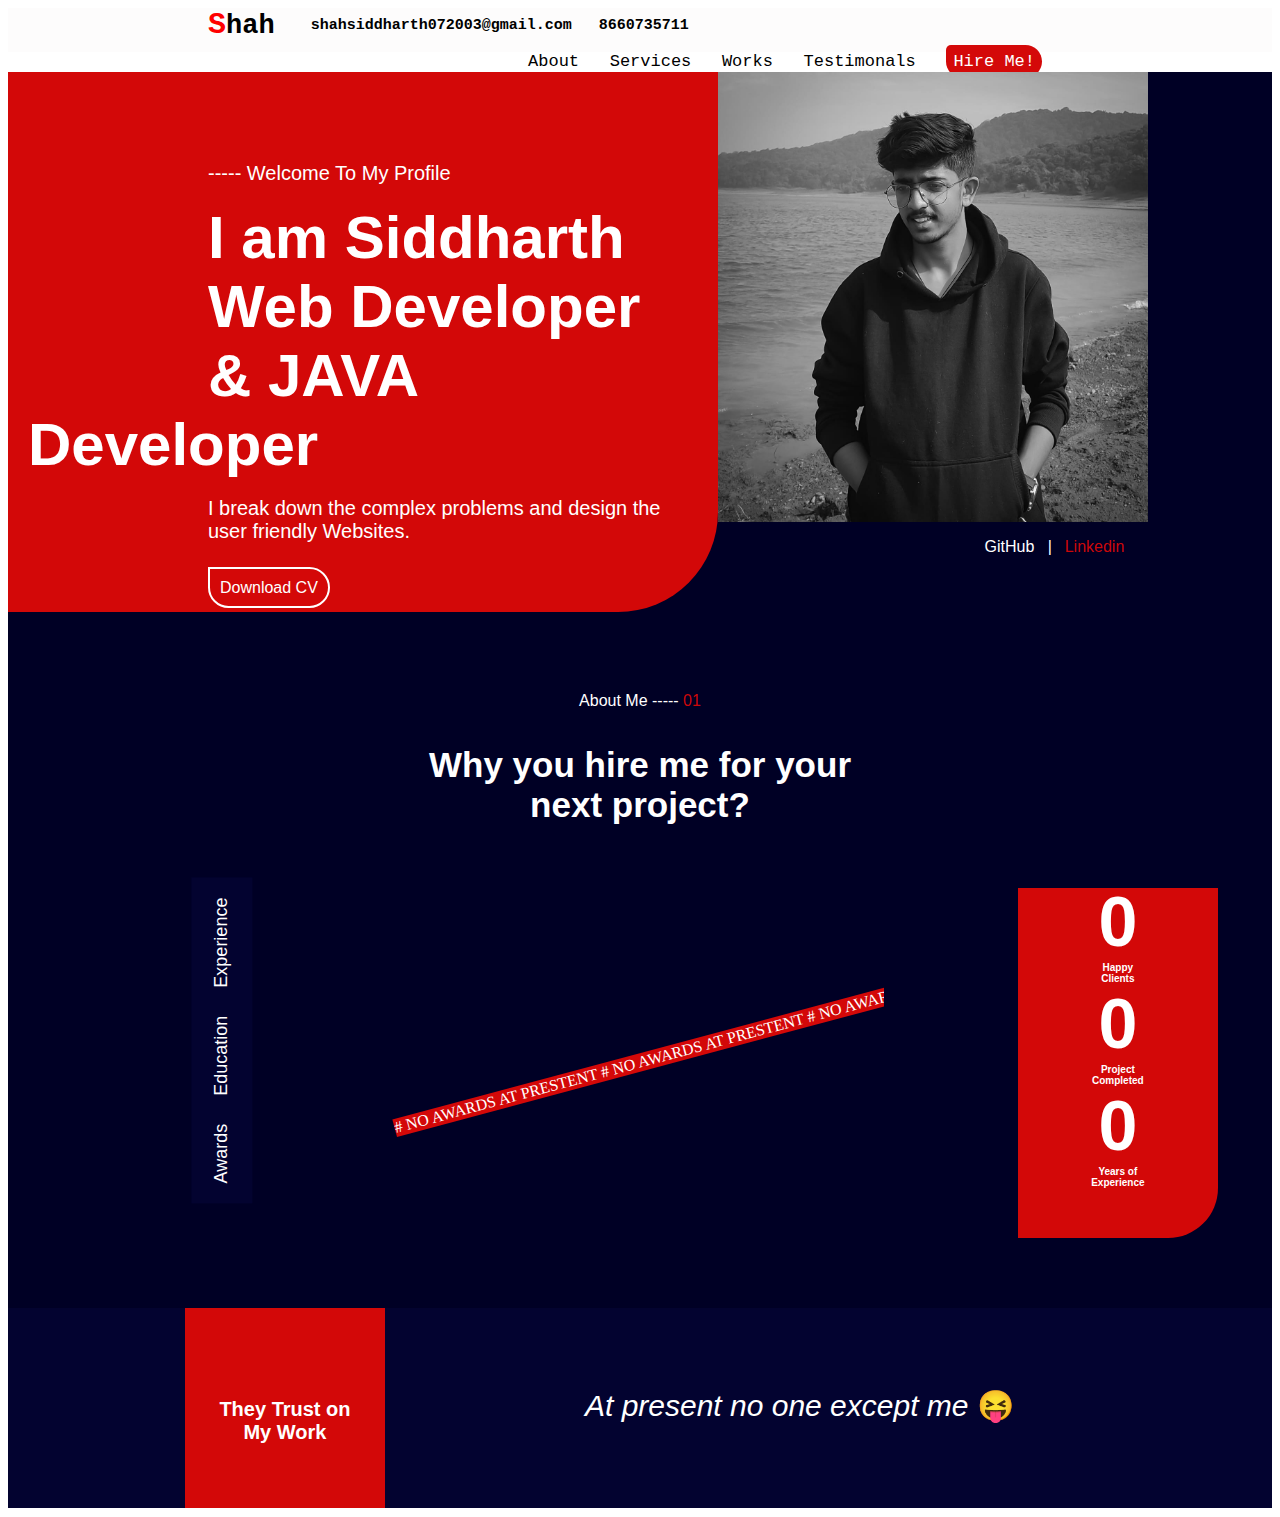
==== index.html @ a2baadeb "first commit" ====
<html>
<head>
	<meta name="viewport" content="width=device-width, initial-scale=1.0">
	<title>SIDDHARTH SHAH</title>
	<link rel="stylesheet" type="text/css" href="Style.css">
</head>

<body>

<!-- Navigatiom Bar -->

	<div id="left" style="background-color: rgb(253, 252, 252); width: 100%; height: 5%">
		<p class="p1">S<span class="p11">hah</span>&nbsp;&nbsp;<span class="p12">shahsiddharth072003@gmail.com
		</span>&nbsp;<span class="p12">8660735711</span>
		<span class="nav" >
			<a href="#headings" class="nav1">About</a>&nbsp;&nbsp;
			<a href="" class="nav1">Services</a>&nbsp;&nbsp;
			<a href="" class="nav1">Works</a>&nbsp;&nbsp;
			<a href="" class="nav1">Testimonals</a>&nbsp;&nbsp;
			<a href="" class="hire">Hire Me!</a>
		</span></p>	
	</div>

	<div style="width:fit-content; height: fit-content; background-color: rgb(0, 0, 37);">

		<!-- Intro and Profile -->

		<div class="container" >
			<div class="border" >
				<p ><br><br><br>
					<span class="welcome">----- Welcome To My Profile</span><br><br>
					<span class="intro">I am Siddharth</span>
					<span class="intro">Web Developer</span>
					<span class="intro">& JAVA Developer</span><br><br>
					<span class="welcome">I break down the complex problems and design the </span>
					<span class="welcome">user friendly Websites.</span><br><br><br>
					<span><a href="" class="button">Download CV
						<i class="fa-solid fa-download"></i></a>
					</span>
				</p>		
			</div>
	
			<div>
				<img src="profile.jpeg" class="profile"></img> 
				<p >
					<a href="" class="profile1" >GitHub &nbsp;&nbsp;|&nbsp;&nbsp;</a>
					<a href="" class="profile2">Linkedin</a>
				</p>
			</div>
		</div>

		<!-- 1.About Me -->

		<div>
			<p id="headings">About Me ----- 
			<span class="num">01</span>
			</p>	
			<p class="heading1">Why you hire me for your <br> next project?</p>
		</div>

		<!-- After About Me -->

		<div class="container1">
			<div class="box">
				<a href="#Awards" class="box_cont"> Awards</a>&nbsp;&nbsp;&nbsp;&nbsp;&nbsp;&nbsp;
				<a href="#edu" class="box_cont"> Education</a>&nbsp;&nbsp;&nbsp;&nbsp;&nbsp;&nbsp;
				<a href="#exp" class="box_cont"> Experience</a>
			</div>

			<div class="container2">
				
				<div id="Awards">
					<div>
						<p class="Awards"># NO AWARDS AT PRESTENT # NO AWARDS AT PRESTENT # NO AWARDS AT PRESENT </p>
					</div>
				</div>
				&nbsp;&nbsp;&nbsp;&nbsp;&nbsp;
				<div id="edu" >
					<div>
						<p style="font-weight: bold;">School <span style="margin-left: 320px; font-size: 13px; color: rgb(161, 161, 161);">2006-2018</span></p>
						<p style="font-size: 16px; font-weight: bold;">S.R.N Mehta School ,Kalburagi</p>
					</div>
					<hr>
					<div>
						
						<p style="font-weight: bold;">PUC <span style="float: right; font-size: 13px; color: rgb(161, 161, 161);">2019-2020</span></p>
						<p style="font-size: 15px; font-weight: bold;">Gurukul Independent PU College ,Kalburagi</p>
					</div>
					<hr>
					<div>
					
						<p style="font-weight: bold;">Degree <span style="float: right; font-size: 13px; color: rgb(161, 161, 161)">2021-2024</span></p>
						<p style="font-size: 15px; font-weight: bold;">Sharnbasva University ,Kalburagi</p>
					</div>
				</div>
				
				<div id="exp">
					<div>
						<p style="font-weight: bold;">Web Designing <span style="float: right; font-size: 13px; color: rgb(161, 161, 161)">2016-2018</span></p>
						<p style="font-size: 15px; font-weight: bold;">Knowledge of HTML ,CSS with expert designing of Web Page  </p>
					</div>
					<hr>
					<div>
						<p style="font-weight: bold;">JAVA Developer</p>
						<p style="font-size: 15px; font-weight: bold;">Know the basic concepts of JAVA </p>
					</div>
					<hr>
					<div>
						<p style="font-size: 15px; font-weight: bold; text-align: center;">*At present pursuing course at TAP Academy <br> on WEB Full Stack *</p>
					</div>
					
				</div>
					
			</div>

			<div class="box1">
				<p style="color: white; font-size: 70px; text-align: center; font-family: Verdana, Geneva, Tahoma, sans-serif; font-weight: bold;" class="box_text">0<br>
					<span style="font-size: 10px;">Happy <br> Clients</span><br>0<br>
					<span style="font-size: 10px;">Project <br> Completed</span><br>0<br>
					<span style="font-size: 10px;">Years of <br> Experience</span>
				</p>
			</div>
		</div>

		<!-- box -->

		<div class="trust">
			<div class="trust1">
				<p class="trust_work">They Trust on <br>My Work</p>
			</div>
			<div>
				<p class="trust_work1"><i>At present no one except me </i> &#128541;</p>
			</div>

		</div>

	</div>
</body>
</html>
---- Style.css ----
/*-------------Navigation Bar----------*/

.p1{
  margin-left: 200px;
  color: red;
  font-size: 30px;
  font-weight: bold;
  font-family: monospace;
  vertical-align: middle;
}
.p11{

  color: black;
  font-size: 27px;
  font-weight: bold;
  font-family: monospace;

}
.p12{
  color: black;
  font-size: 15px;
  font-weight: bold;
  font-family: monospace;
  vertical-align: middle;
}

.nav{
  margin-top: 10px;
  margin-right: 230px;
  float: right;
  color: black;
  font-size: 17px;
  font-family: monospace;
  font-weight: normal;
 
}

a.nav1{
  text-decoration: none;
  color: black;
}

a.nav1:hover{
  
  color: red;
}
a.hire:hover {
  
  color: black;
  font-size: 120%;
  border-radius: 15px 50px 50px;
  padding: 7px;
}

.hire{
  text-decoration: none;
  color: white;
  background-color: rgba(212, 8, 8, 0.997);
  border-radius: 15px 50px 50px;
  padding: 7px;
}

/*----------Intro and Profile-------------------*/

.container{
  width: 100%;
  height: 85%;
  display: flex;
  margin-top: 20px;
}
.border{
  border-radius: 0px 0px 100px;
  color: white;
  padding: 20px;
  background-color: rgba(212, 8, 8, 0.997);
  width: 53%;
  height: 500px;
}

.welcome{
  font-size: 20px;
  font-family: sans-serif;
  margin-left: 180px;
}

.intro{
  font-size: 60px;
  margin-left: 180px;
  font-family: sans-serif ;
  font-weight: bold;
}

.button{
  text-decoration: none;
  margin-left: 180px;
  border-radius: 0px 50px 50px;
  background-color: rgba(212, 8, 8, 0.997);
  color: white;
  font-family: sans-serif;
  padding: 10px;
  border-style: solid;
  border-width: 2px;
}

a.button:hover{
  color: rgb(253, 252, 252);
  font-size: 120%;
}

/*------------Profile Picture----------*/

.profile{
  height: 450px;
  width:430px;
}

.profile1{
  color: white;
  text-decoration: none;
  margin-left: 62%;
  font-family: Verdana, Geneva, Tahoma, sans-serif;
}

.profile2{
  color: rgba(212, 8, 8, 0.997);
  text-decoration: none;
  font-family: Verdana, Geneva, Tahoma, sans-serif;
}

/*----------1.About Me-----------*/

#headings{
  color: white;
  text-align: center;
  margin-top: 80px;
  font-family: Verdana, Geneva, Tahoma, sans-serif;
}

.num{
  color: rgba(212, 8, 8, 0.997);
  font-family: Verdana, Geneva, Tahoma, sans-serif;
}

.heading1{
  text-align: center;
  color: white;
  font-family: sans-serif;
  font-size: 35px;
  font-weight: bold;
}

/*----------After About Me---------*/

.container1{
  margin-top: 5%;
  margin-left: 4%;
  display: flex;
}

.box{
  margin-top: 10%;
  transform: rotate(270deg);
  border: 10px;
  padding: 20px;
  height: fit-content;
  width: fit-content;
  background-color: rgb(3, 3, 48);
}


.box_cont{
  color: white;
  font-family: Verdana, Geneva, Tahoma, sans-serif;
  font-size: 18px;
  text-decoration: none;
}

a.box_cont:hover{
  color: red;
}

.container2{
  width: 500px;
  overflow-x: scroll;
  overflow-y: hidden;
  white-space: nowrap;
  scrollbar-color:  rgb(0, 0, 37) rgb(0, 0, 37);
  scroll-snap-type: x mandatory;
  display: flex;
}

#Awards{
  color: white;
}

.Awards{
  margin-top: 150px;
  rotate: -15deg;
  background-color: rgba(212, 8, 8, 0.997);
}

#edu{
  color: white;
  font-size: 25px;
  font-family: monospace;
}

#exp{
  color: white;
  font-size: 25px;
  font-family: monospace;
  margin-left: 10%;
}

.box1{
  border-radius: 0px 0px 50px;
  background-color: rgba(212, 8, 8, 0.997);
  height: 350px;
  width: 200px;
  margin-left: 11%;
}

.box_text{
  margin-top: -6px;
}

/*-------Box------*/

.trust{
  margin-top: 70px;
  background-color:rgb(3, 3, 48);
  border: 0px;
  height: 200px;
  width: auto;
  display: flex;
}

.trust1{
  background-color: rgba(212, 8, 8, 0.997);
  height: 200px;
  width: 200px;
  margin-left: 14%;
}

.trust_work{
  text-align: center;
  padding: 35% 0%;
  font-weight: bold;
  font-family: Verdana, Geneva, Tahoma, sans-serif;
  font-size: 20px;
  color: white;
}

.trust_work1{
  color: white;
  font-size: 30px;
  font-family: Verdana, Geneva, Tahoma, sans-serif;
  padding: 50px 200px;
}
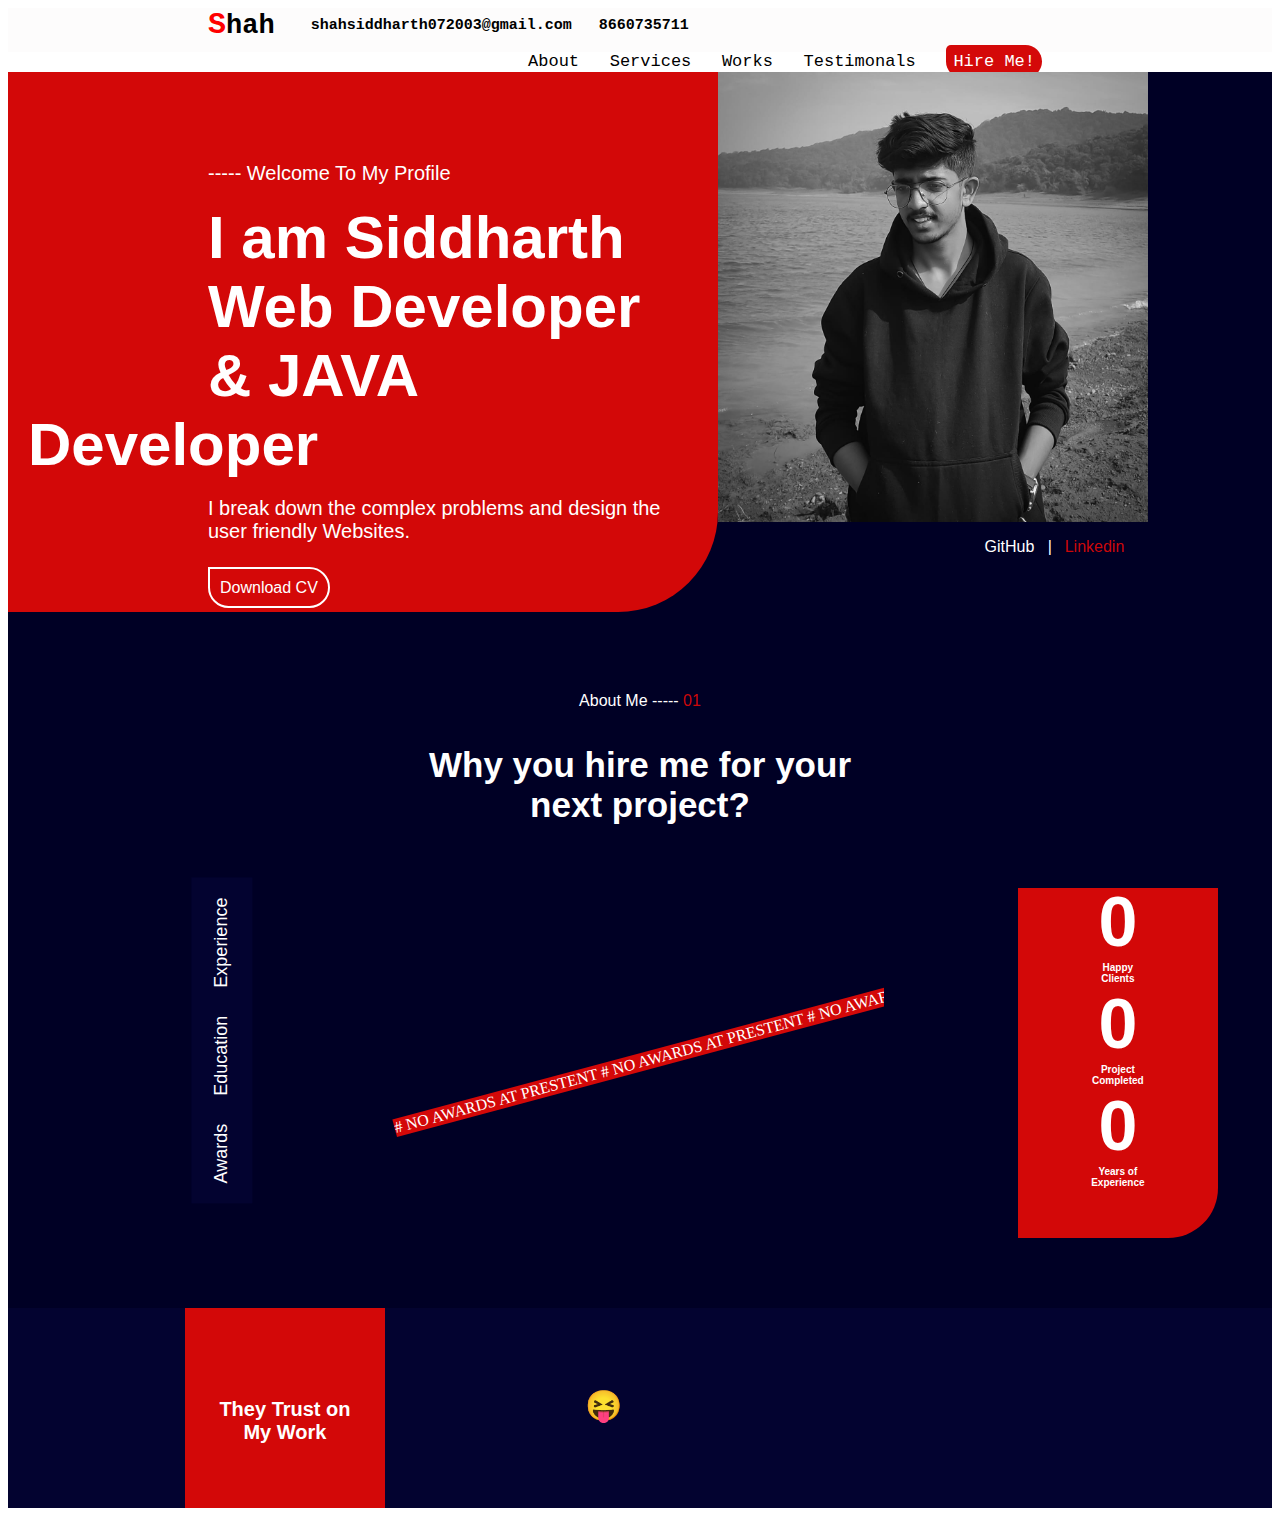
==== commit 1733eca0: "first commit" ====
--- a/index.html
+++ b/index.html
@@ -129,7 +129,7 @@
 				<p class="trust_work">They Trust on <br>My Work</p>
 			</div>
 			<div>
-				<p class="trust_work1"><i>At present no one except me </i> &#128541;</p>
+				<p class="trust_work1"><i></i> &#128541;</p>
 			</div>
 
 		</div>
